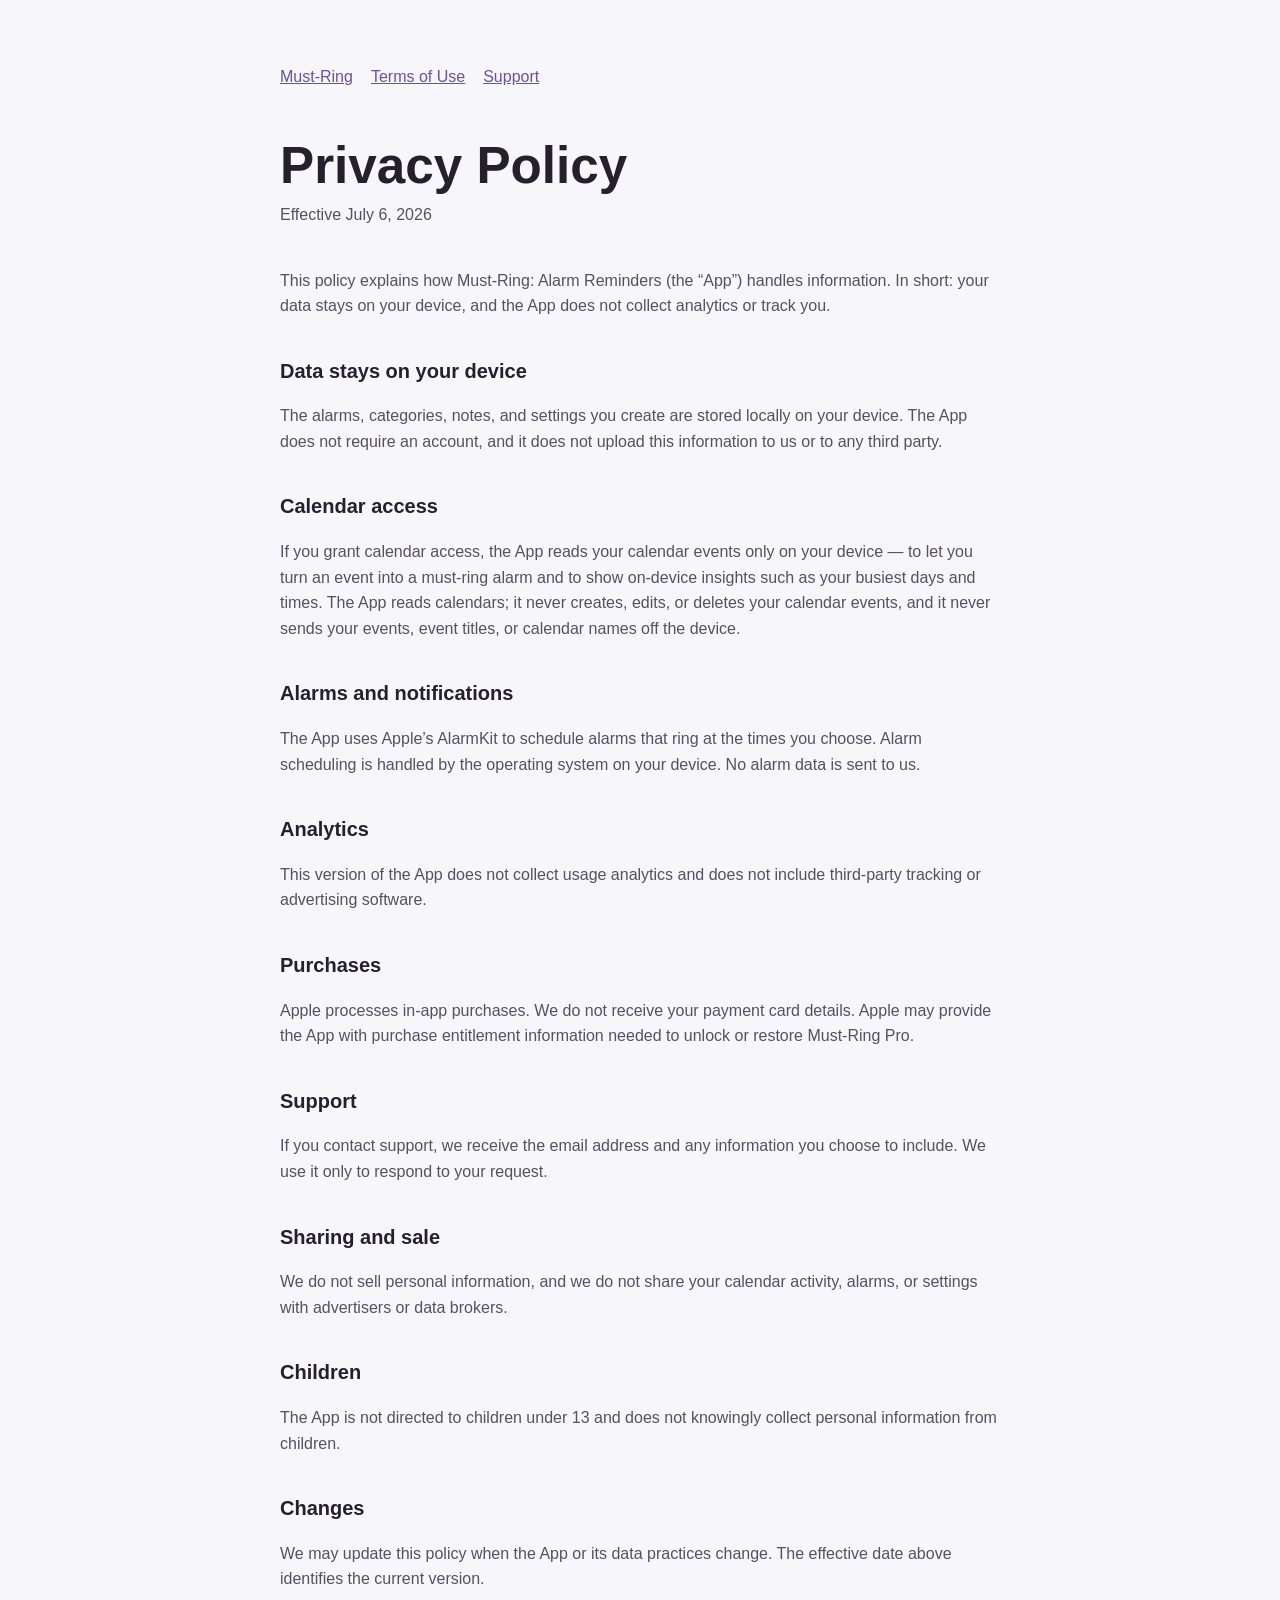
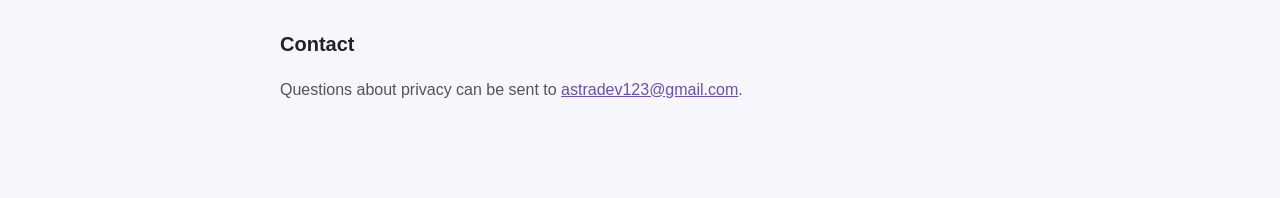
==== privacy.html @ ba0d23da "Add Must-Ring legal pages (privacy, terms, support, landing)" ====
<!doctype html>
<html lang="en">
<head>
  <meta charset="utf-8">
  <meta name="viewport" content="width=device-width, initial-scale=1">
  <title>Privacy Policy - Must-Ring: Alarm Reminders</title>
  <link rel="stylesheet" href="styles.css">
</head>
<body>
  <main>
    <nav>
      <a href="index.html">Must-Ring</a>
      <a href="terms.html">Terms of Use</a>
      <a href="support.html">Support</a>
    </nav>
    <h1>Privacy Policy</h1>
    <p class="updated">Effective July 6, 2026</p>

    <p>This policy explains how Must-Ring: Alarm Reminders (the “App”) handles information. In short: your data stays on your device, and the App does not collect analytics or track you.</p>

    <h2>Data stays on your device</h2>
    <p>The alarms, categories, notes, and settings you create are stored locally on your device. The App does not require an account, and it does not upload this information to us or to any third party.</p>

    <h2>Calendar access</h2>
    <p>If you grant calendar access, the App reads your calendar events only on your device — to let you turn an event into a must-ring alarm and to show on-device insights such as your busiest days and times. The App reads calendars; it never creates, edits, or deletes your calendar events, and it never sends your events, event titles, or calendar names off the device.</p>

    <h2>Alarms and notifications</h2>
    <p>The App uses Apple’s AlarmKit to schedule alarms that ring at the times you choose. Alarm scheduling is handled by the operating system on your device. No alarm data is sent to us.</p>

    <h2>Analytics</h2>
    <p>This version of the App does not collect usage analytics and does not include third-party tracking or advertising software.</p>

    <h2>Purchases</h2>
    <p>Apple processes in-app purchases. We do not receive your payment card details. Apple may provide the App with purchase entitlement information needed to unlock or restore Must-Ring Pro.</p>

    <h2>Support</h2>
    <p>If you contact support, we receive the email address and any information you choose to include. We use it only to respond to your request.</p>

    <h2>Sharing and sale</h2>
    <p>We do not sell personal information, and we do not share your calendar activity, alarms, or settings with advertisers or data brokers.</p>

    <h2>Children</h2>
    <p>The App is not directed to children under 13 and does not knowingly collect personal information from children.</p>

    <h2>Changes</h2>
    <p>We may update this policy when the App or its data practices change. The effective date above identifies the current version.</p>

    <h2>Contact</h2>
    <p>Questions about privacy can be sent to <a href="mailto:astradev123@gmail.com?subject=Must-Ring%20Privacy">astradev123@gmail.com</a>.</p>
  </main>
</body>
</html>
---- styles.css ----
:root {
  color-scheme: light dark;
  font-family: -apple-system, BlinkMacSystemFont, "Segoe UI", sans-serif;
  line-height: 1.6;
  color: #24212b;
  background: #f7f6fa;
}

body {
  margin: 0;
}

main {
  width: min(720px, calc(100% - 40px));
  margin: 0 auto;
  padding: 64px 0 80px;
}

nav {
  display: flex;
  flex-wrap: wrap;
  gap: 18px;
  margin-bottom: 48px;
}

a {
  color: #6751aa;
}

h1 {
  margin: 0 0 8px;
  font-size: clamp(2rem, 7vw, 3.2rem);
  line-height: 1.1;
}

h2 {
  margin-top: 36px;
  font-size: 1.25rem;
}

p,
li {
  color: #55515e;
}

.updated {
  margin: 0 0 40px;
}

@media (prefers-color-scheme: dark) {
  :root {
    color: #f4f1f8;
    background: #151419;
  }

  a {
    color: #a88bea;
  }

  p,
  li {
    color: #bbb5c3;
  }
}
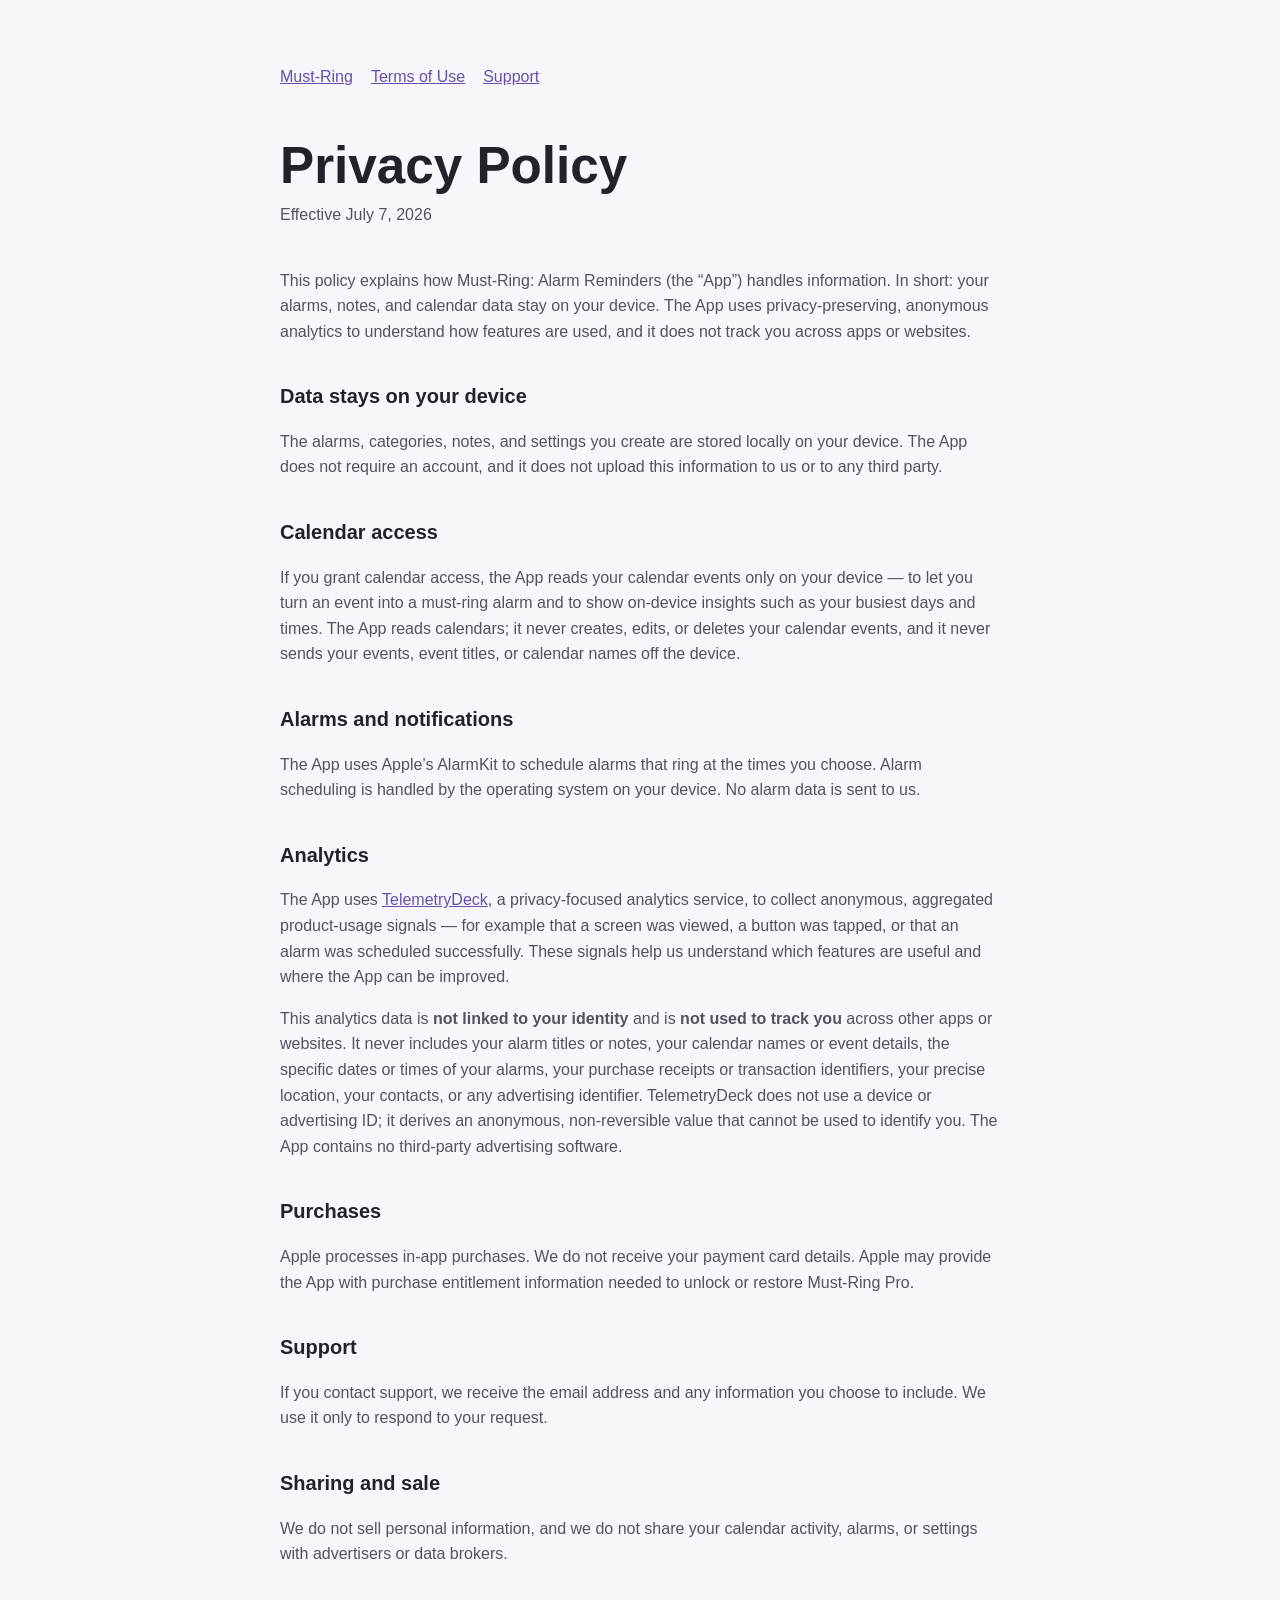
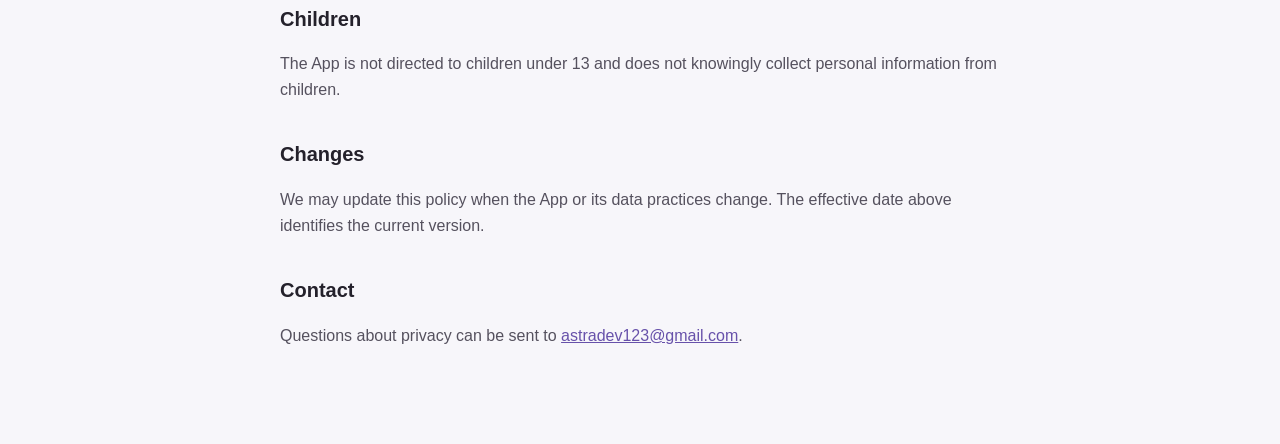
==== commit 2f4f0ef1: "Update privacy policy for TelemetryDeck anonymous analytics App now uses TelemetryDeck for anonymous" ====
--- a/privacy.html
+++ b/privacy.html
@@ -14,9 +14,9 @@
       <a href="support.html">Support</a>
     </nav>
     <h1>Privacy Policy</h1>
-    <p class="updated">Effective July 6, 2026</p>
+    <p class="updated">Effective July 7, 2026</p>
 
-    <p>This policy explains how Must-Ring: Alarm Reminders (the “App”) handles information. In short: your data stays on your device, and the App does not collect analytics or track you.</p>
+    <p>This policy explains how Must-Ring: Alarm Reminders (the “App”) handles information. In short: your alarms, notes, and calendar data stay on your device. The App uses privacy-preserving, anonymous analytics to understand how features are used, and it does not track you across apps or websites.</p>
 
     <h2>Data stays on your device</h2>
     <p>The alarms, categories, notes, and settings you create are stored locally on your device. The App does not require an account, and it does not upload this information to us or to any third party.</p>
@@ -28,7 +28,8 @@
     <p>The App uses Apple’s AlarmKit to schedule alarms that ring at the times you choose. Alarm scheduling is handled by the operating system on your device. No alarm data is sent to us.</p>
 
     <h2>Analytics</h2>
-    <p>This version of the App does not collect usage analytics and does not include third-party tracking or advertising software.</p>
+    <p>The App uses <a href="https://telemetrydeck.com/privacy/" rel="noopener">TelemetryDeck</a>, a privacy-focused analytics service, to collect anonymous, aggregated product-usage signals — for example that a screen was viewed, a button was tapped, or that an alarm was scheduled successfully. These signals help us understand which features are useful and where the App can be improved.</p>
+    <p>This analytics data is <strong>not linked to your identity</strong> and is <strong>not used to track you</strong> across other apps or websites. It never includes your alarm titles or notes, your calendar names or event details, the specific dates or times of your alarms, your purchase receipts or transaction identifiers, your precise location, your contacts, or any advertising identifier. TelemetryDeck does not use a device or advertising ID; it derives an anonymous, non-reversible value that cannot be used to identify you. The App contains no third-party advertising software.</p>
 
     <h2>Purchases</h2>
     <p>Apple processes in-app purchases. We do not receive your payment card details. Apple may provide the App with purchase entitlement information needed to unlock or restore Must-Ring Pro.</p>
